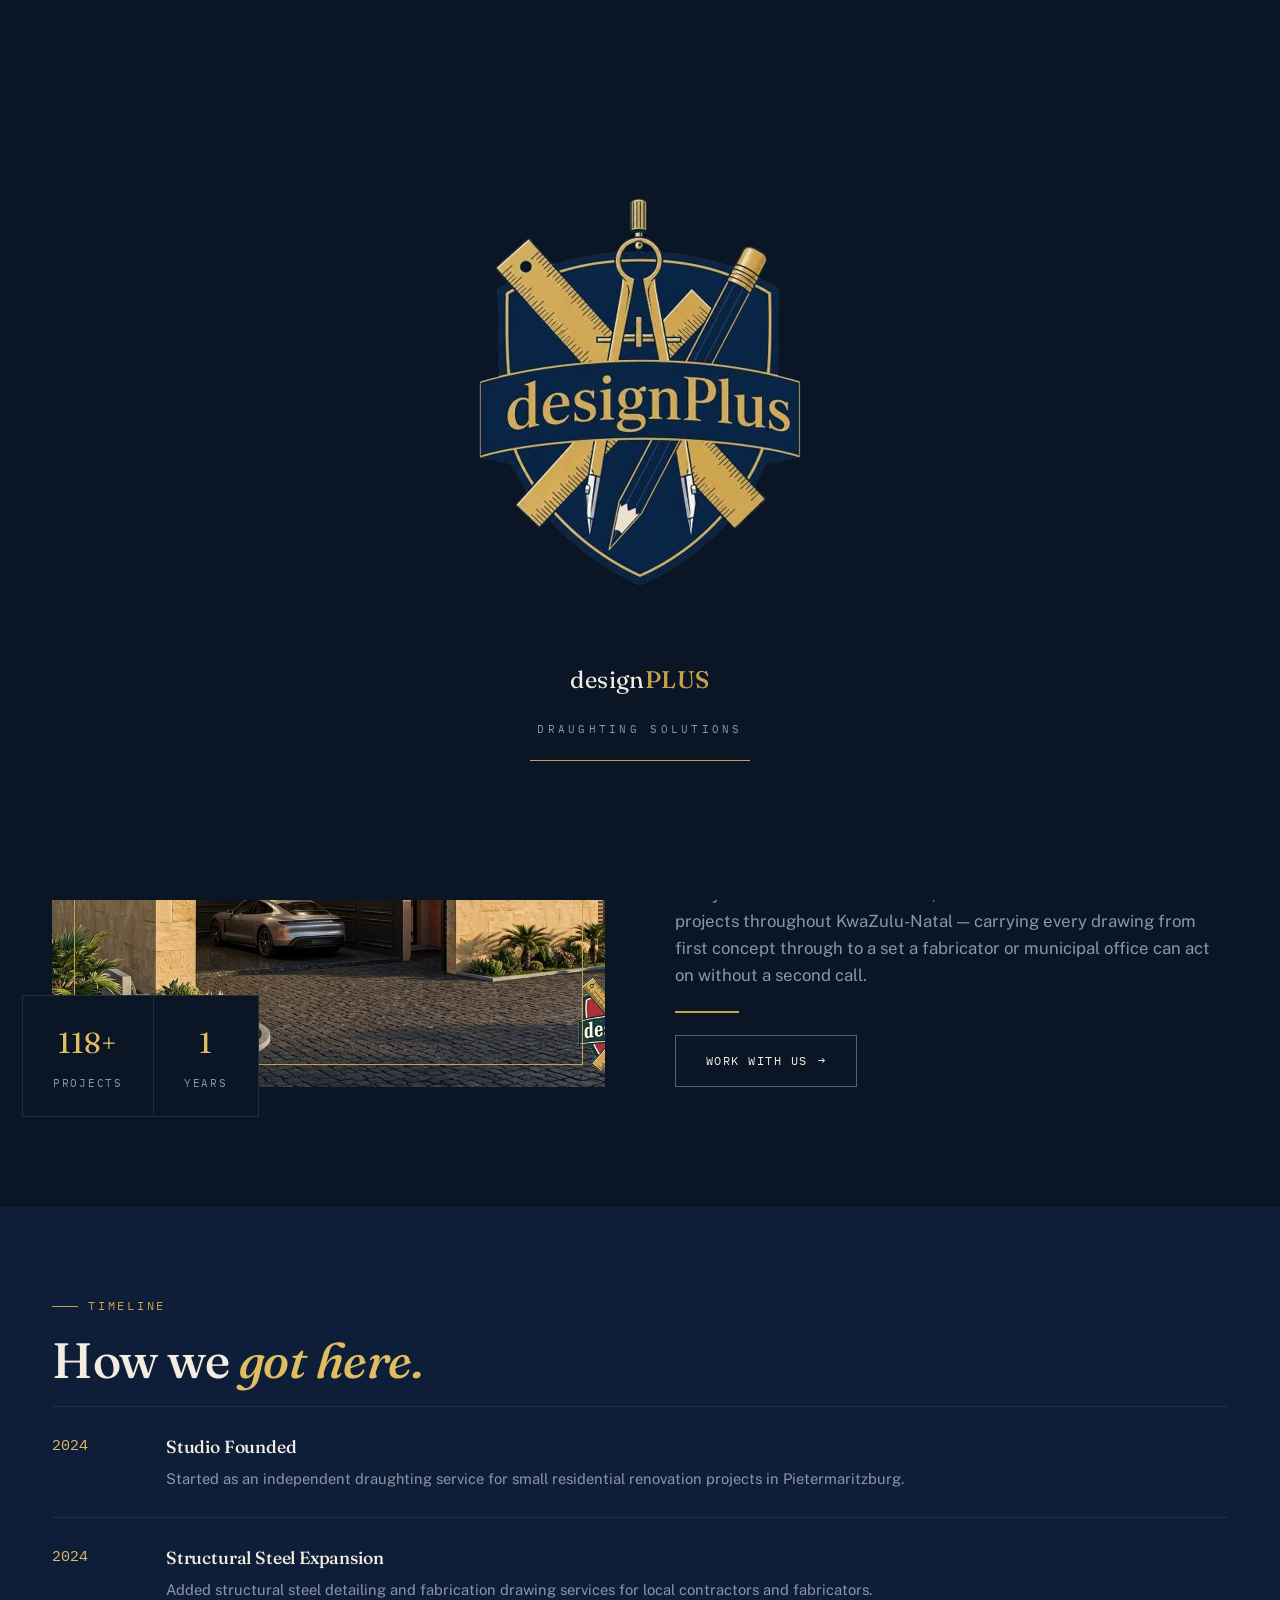
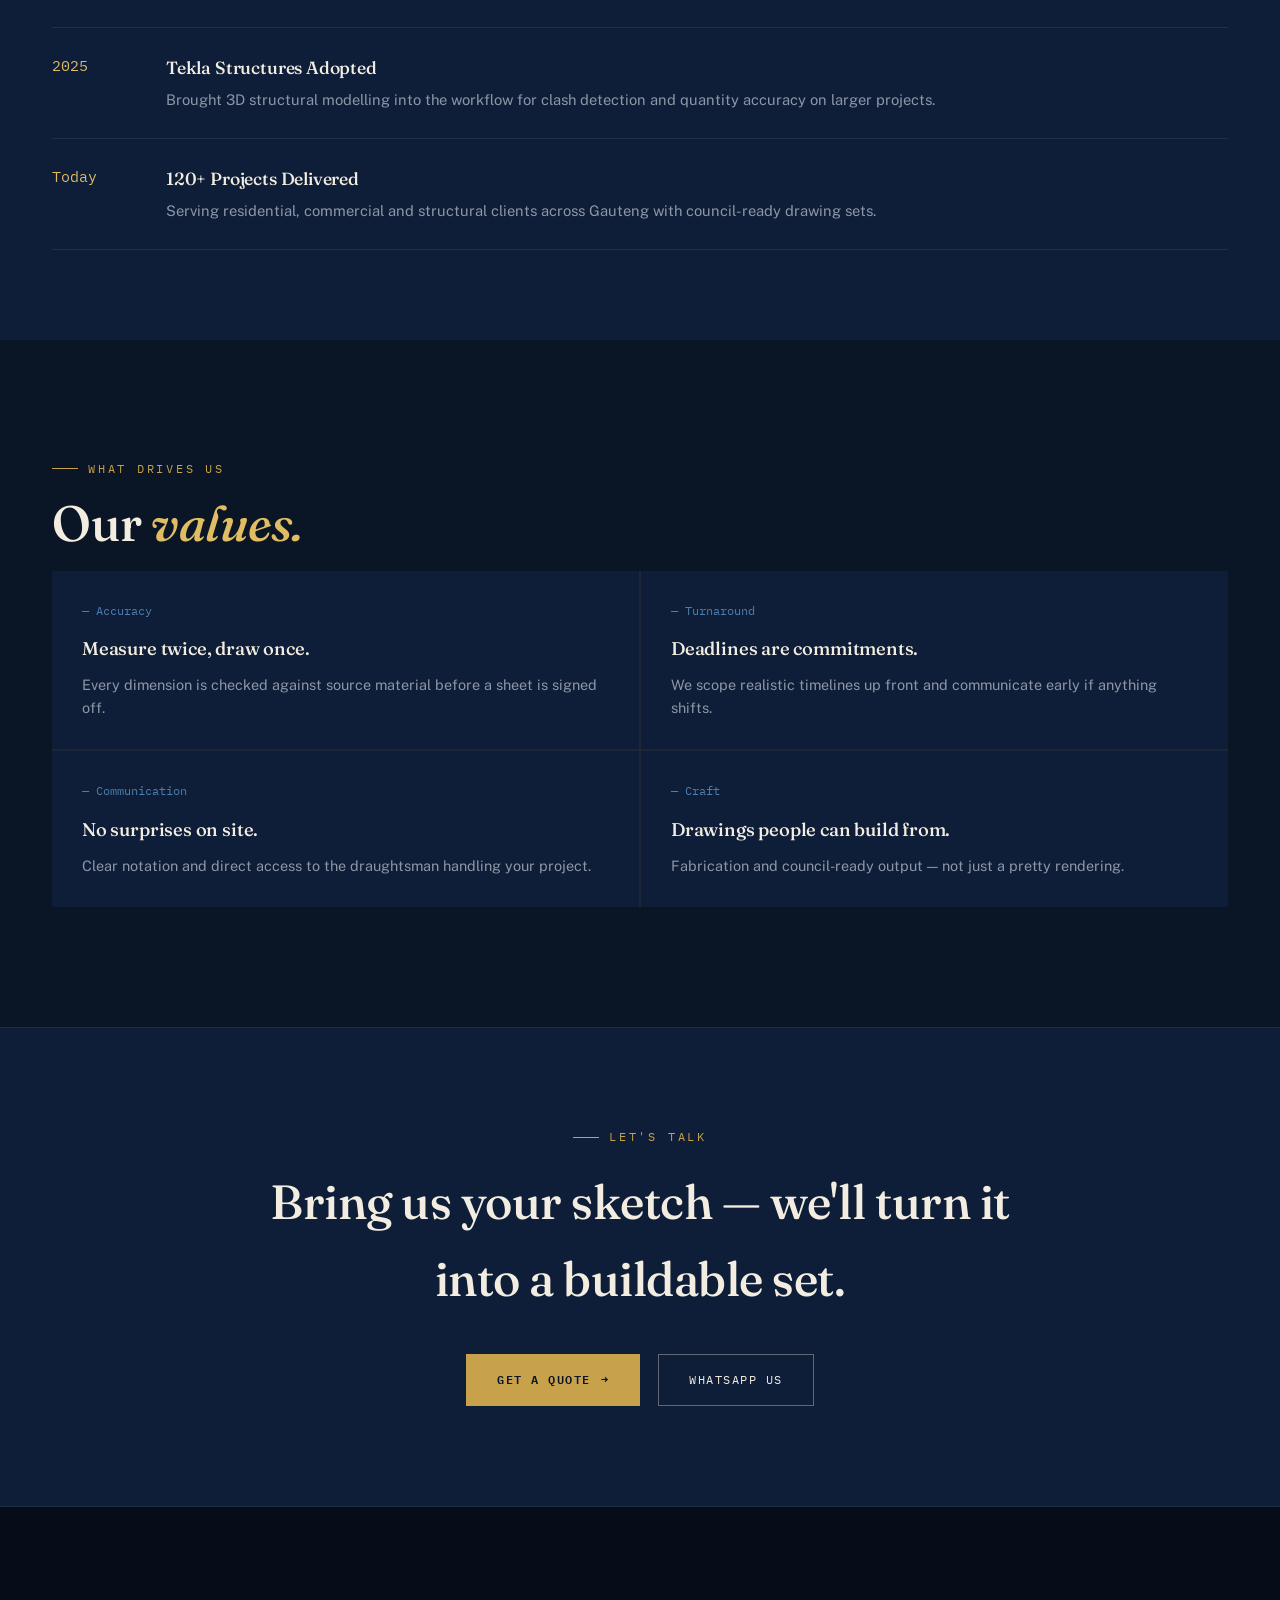
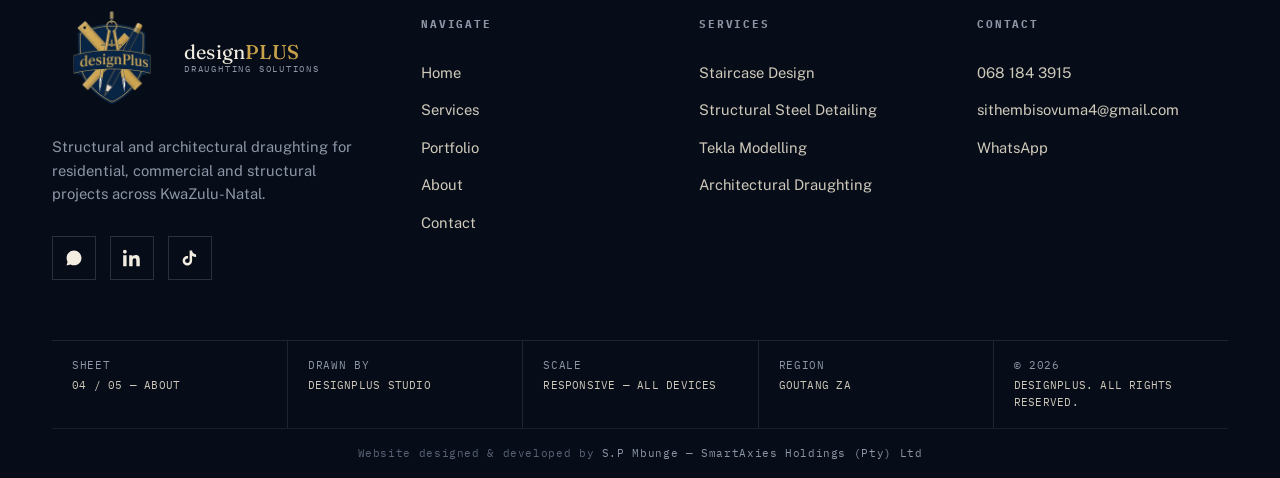
==== about.html @ 2f1fcdc0 "Add files via upload" ====
<!DOCTYPE html>
<html lang="en">
<head>
<meta charset="UTF-8">
<meta name="viewport" content="width=device-width, initial-scale=1.0">
<title>About — DESIGNPLUS Draughting Solutions</title>
<meta name="description" content="DESIGNPLUS is a structural and architectural draughting practice serving residential, commercial and structural clients across KwaZulu-Natal.">
<link rel="preconnect" href="https://fonts.googleapis.com">
<link rel="stylesheet" href="assets/css/style.css">
</head>
<body>

<div class="blueprint-bg"></div>

<div id="preloader">
  <img src="assets/images/logo.png" alt="DESIGNPLUS Logo">
  <div class="pre-word">design<b>PLUS</b></div>
  <div class="pre-tag">Draughting Solutions</div>
  <div class="pre-bar"></div>
</div>

<header class="site-nav">
  <div class="container nav-inner">
    <a href="index.html" class="logo">
      <div> <img src="assets/images/logo.png" alt="DESIGNPLUS Logo"  width="120" height="120" /> </div>
        <div class="logo-text"><span class="name">design<b>PLUS</b></span><span class="tag">Draughting Solutions</span></div>
    </a>
    <nav class="nav-links">
      <a href="index.html">Home</a>
      <a href="services.html">Services</a>
      <a href="portfolio.html">Portfolio</a>
      <a href="about.html" class="active">About</a>
      <a href="contact.html">Contact</a>
    </nav>
    <div class="nav-right">
      <a href="tel:+27681843915" class="nav-phone"><svg viewBox="0 0 24 24" fill="none" stroke-width="1.6" stroke-linecap="round" stroke-linejoin="round"><path d="M22 16.92v3a2 2 0 0 1-2.18 2 19.79 19.79 0 0 1-8.63-3.07 19.5 19.5 0 0 1-6-6 19.79 19.79 0 0 1-3.07-8.67A2 2 0 0 1 4.11 2h3a2 2 0 0 1 2 1.72c.127.96.361 1.903.7 2.81a2 2 0 0 1-.45 2.11L8.09 9.91a16 16 0 0 0 6 6l1.27-1.27a2 2 0 0 1 2.11-.45c.907.339 1.85.573 2.81.7A2 2 0 0 1 22 16.92z"/></svg>068 184 3915</a>
      <a href="contact.html" class="btn btn-gold nav-cta">Get A Quote</a>
      <button class="nav-toggle" aria-label="Menu"><span></span><span></span><span></span></button>
    </div>
  </div>
</header>

<div class="mobile-nav">
  <a href="index.html">Home</a>
  <a href="services.html">Services</a>
  <a href="portfolio.html">Portfolio</a>
  <a href="about.html">About</a>
  <a href="contact.html">Contact</a>
  <a href="contact.html" class="btn btn-gold mob-cta">Get A Quote</a>
</div>

<section class="page-header">
  <div class="page-header-bg"><img src="assets/images/IMAGE  (2).jpeg" alt="About DesignPlus"></div>
  <div class="container">
    <div class="eyebrow">About Us</div>
    <h1 class="section-title">Built on precision<br><em>and trust.</em></h1>
    <div class="crumbs"><a href="index.html">Home</a><span>/</span>About</div>
  </div>
</section>

<section class="section">
  <div class="container about-split">
    <div class="about-media reveal">
      <img src="assets/images/projects (8).jpeg" alt="Draughting studio detail">
      <div class="frame"></div>
      <div class="about-stats">
        <div class="stat" style="padding:24px 30px;"><div class="num" style="font-size:1.8rem;"><span data-count="120" data-suffix="+">0</span></div><div class="label">Projects</div></div>
        <div class="stat" style="padding:24px 30px;"><div class="num" style="font-size:1.8rem;"><span data-count="2" data-suffix="">0</span></div><div class="label">Years</div></div>
      </div>
    </div>
    <div class="reveal">
      <div class="eyebrow">Our Story</div>
      <h2 class="section-title">A studio for <em>getting it right</em> the first time.</h2>
      <p class="lede">DESIGNPLUS was founded on a simple frustration: too many good builds are let down by drawings that were rushed, under-dimensioned, or never checked against site reality. We set out to be the draughting partner engineers, builders and homeowners could hand a sketch to and trust the output completely.</p>
      <p class="lede" style="margin-top:16px;">Today we work across residential, commercial and structural steel projects throughout KwaZulu-Natal — carrying every drawing from first concept through to a set a fabricator or municipal office can act on without a second call.</p>
      <div class="divider"></div>
      <a href="contact.html" class="btn btn-outline">Work With Us <span class="btn-arrow">→</span></a>
    </div>
  </div>
</section>

<section class="section tight" style="background:var(--panel-navy);">
  <div class="container">
    <div class="reveal">
      <div class="eyebrow">Timeline</div>
      <h2 class="section-title">How we <em>got here.</em></h2>
    </div>
    <div class="timeline reveal-stagger">
      <div class="t-row">
        <div class="yr">2024</div>
        <div><h4>Studio Founded</h4><p>Started as an independent draughting service for small residential renovation projects in Pietermaritzburg.</p></div>
      </div>
      <div class="t-row">
        <div class="yr">2024</div>
        <div><h4>Structural Steel Expansion</h4><p>Added structural steel detailing and fabrication drawing services for local contractors and fabricators.</p></div>
      </div>
      <div class="t-row">
        <div class="yr">2025</div>
        <div><h4>Tekla Structures Adopted</h4><p>Brought 3D structural modelling into the workflow for clash detection and quantity accuracy on larger projects.</p></div>
      </div>
      <div class="t-row">
        <div class="yr">Today</div>
        <div><h4>120+ Projects Delivered</h4><p>Serving residential, commercial and structural clients across Gauteng  with council-ready drawing sets.</p></div>
      </div>
    </div>
  </div>
</section>

<section class="section">
  <div class="container">
    <div class="reveal">
      <div class="eyebrow">What Drives Us</div>
      <h2 class="section-title">Our <em>values.</em></h2>
    </div>
    <div class="value-list reveal-stagger">
      <div class="value-item">
        <div class="n">— Accuracy</div>
        <h4>Measure twice, draw once.</h4>
        <p>Every dimension is checked against source material before a sheet is signed off.</p>
      </div>
      <div class="value-item">
        <div class="n">— Turnaround</div>
        <h4>Deadlines are commitments.</h4>
        <p>We scope realistic timelines up front and communicate early if anything shifts.</p>
      </div>
      <div class="value-item">
        <div class="n">— Communication</div>
        <h4>No surprises on site.</h4>
        <p>Clear notation and direct access to the draughtsman handling your project.</p>
      </div>
      <div class="value-item">
        <div class="n">— Craft</div>
        <h4>Drawings people can build from.</h4>
        <p>Fabrication and council-ready output — not just a pretty rendering.</p>
      </div>
    </div>
  </div>
</section>

<section class="cta-band reveal">
  <div class="container">
    <div class="eyebrow" style="justify-content:center;">Let's Talk</div>
    <h2>Bring us your sketch — we'll turn it into a buildable set.</h2>
    <div class="cta-actions">
      <a href="contact.html" class="btn btn-gold">Get A Quote <span class="btn-arrow">→</span></a>
      <a href="https://wa.me/27681843915" target="_blank" rel="noopener" class="btn btn-outline">WhatsApp Us</a>
    </div>
  </div>
</section>

<footer class="site-footer">
  <div class="container">
    <div class="footer-top">
      <div class="footer-brand">
        <a href="index.html" class="logo">
          <div> <img src="assets/images/logo.png" alt="DESIGNPLUS Logo"  width="120" height="120" /> </div>
          <div class="logo-text"><span class="name">design<b>PLUS</b></span><span class="tag">Draughting Solutions</span></div>
        </a>
        <p>Structural and architectural draughting for residential, commercial and structural projects across KwaZulu-Natal.</p>
        <div class="social-row">
          <a href="https://wa.me/27681843915" target="_blank" rel="noopener" aria-label="WhatsApp"><svg viewBox="0 0 24 24" fill="currentColor"><path d="M12.04 2C6.58 2 2.13 6.45 2.13 11.91c0 1.75.46 3.45 1.32 4.95L2.05 22l5.28-1.38a9.9 9.9 0 0 0 4.71 1.2h.01c5.46 0 9.9-4.45 9.9-9.91 0-2.65-1.03-5.14-2.9-7.01A9.87 9.87 0 0 0 12.04 2z"/></svg></a>
          <a href="https://www.linkedin.com/in/sthembiso-vuma-a94410324" target="_blank" rel="noopener" aria-label="LinkedIn"><svg viewBox="0 0 24 24" fill="currentColor"><path d="M4.98 3.5C4.98 4.88 3.87 6 2.5 6S0 4.88 0 3.5 1.12 1 2.5 1s2.48 1.12 2.48 2.5zM.24 8.25h4.53V23H.24V8.25zM8.24 8.25h4.34v2.02h.06c.6-1.14 2.08-2.34 4.28-2.34 4.58 0 5.42 3.01 5.42 6.93V23h-4.53v-6.98c0-1.66-.03-3.8-2.32-3.8-2.32 0-2.68 1.81-2.68 3.68V23H8.24V8.25z"/></svg></a>
          <a href="https://vm.tiktok.com/ZS96WCe3JU85H-x20Kt/" target="_blank" rel="noopener" aria-label="TikTok"><svg viewBox="0 0 24 24" fill="currentColor"><path d="M16.6 5.82c-1.1-.96-1.8-2.36-1.8-3.82h-3.3v13.6c0 1.66-1.35 3-3 3s-3-1.34-3-3 1.35-3 3-3c.31 0 .61.05.9.13V9.4a6.3 6.3 0 0 0-.9-.06c-3.48 0-6.3 2.82-6.3 6.3s2.82 6.3 6.3 6.3 6.3-2.82 6.3-6.3V9.01a9.1 9.1 0 0 0 5.3 1.7V7.4a5.8 5.8 0 0 1-3.5-1.58z"/></svg></a>
        </div>
      </div>
      <div class="footer-col">
        <h5>Navigate</h5>
        <a href="index.html">Home</a>
        <a href="services.html">Services</a>
        <a href="portfolio.html">Portfolio</a>
        <a href="about.html">About</a>
        <a href="contact.html">Contact</a>
      </div>
      <div class="footer-col">
        <h5>Services</h5>
        <a href="services.html">Staircase Design</a>
        <a href="services.html">Structural Steel Detailing</a>
        <a href="services.html">Tekla Modelling</a>
        <a href="services.html">Architectural Draughting</a>
      </div>
      <div class="footer-col">
        <h5>Contact</h5>
        <a href="tel:+27681843915">068 184 3915</a>
        <a href="mailto:sithembisovuma4@gmail.com">sithembisovuma4@gmail.com</a>
        <a href="https://wa.me/27681843915" target="_blank" rel="noopener">WhatsApp</a>
      </div>
    </div>
    <div class="titleblock">
      <div>Sheet<b>04 / 05 — About</b></div>
      <div>Drawn By<b>DesignPlus Studio</b></div>
      <div>Scale<b>Responsive — All Devices</b></div>
      <div>Region<b>Goutang ZA</b></div>
      <div>© <span id="yr"></span><b>DesignPlus. All Rights Reserved.</b></div>
    </div>
    <div class="site-credit">
  Website designed &amp; developed by <a href="#" target="_blank" rel="noopener">S.P Mbunge — SmartAxies Holdings (Pty) Ltd</a>
</div>
  </div>
</footer>

<a href="https://wa.me/27681843915" target="_blank" rel="noopener" class="whatsapp-float" aria-label="Chat on WhatsApp"><svg viewBox="0 0 24 24"><path d="M12.04 2C6.58 2 2.13 6.45 2.13 11.91c0 1.75.46 3.45 1.32 4.95L2.05 22l5.28-1.38a9.9 9.9 0 0 0 4.71 1.2h.01c5.46 0 9.9-4.45 9.9-9.91 0-2.65-1.03-5.14-2.9-7.01A9.87 9.87 0 0 0 12.04 2z"/></svg></a>
<button class="to-top" aria-label="Back to top"><svg viewBox="0 0 24 24" fill="none" stroke="currentColor" stroke-width="1.8"><path d="M12 19V5M5 12l7-7 7 7"/></svg></button>

<script src="assets/js/main.js"></script>
<script>document.getElementById('yr').textContent = new Date().getFullYear();</script>
</body>
</html>
---- assets/css/style.css ----
/* ============================================================
   DESIGNPLUS — Structural & Architectural Draughting Solutions
   Design system: blueprint-drafting vernacular
   ============================================================ */

@import url('https://fonts.googleapis.com/css2?family=Fraunces:ital,opsz,wght@0,9..144,300;0,9..144,400;0,9..144,500;0,9..144,600;1,9..144,400&family=IBM+Plex+Mono:wght@400;500;600&family=Public+Sans:wght@300;400;500;600;700&display=swap');

:root{
  /* Color tokens */
  --ink-navy: #0a1526;
  --panel-navy: #0e1e38;
  --panel-navy-2: #122446;
  --line-blue: #4d7eb0;
  --line-blue-dim: #2e4f74;
  --gold: #c8a24a;
  --gold-bright: #e0bc63;
  --paper: #f2ede0;
  --paper-dim: #cfc9ba;
  --graphite: #8d96a6;
  --graphite-dark: #5a6376;
  --white: #ffffff;

  /* Type */
  --font-display: 'Fraunces', serif;
  --font-body: 'Public Sans', sans-serif;
  --font-mono: 'IBM Plex Mono', monospace;

  --nav-h: 84px;
}

*,*::before,*::after{ box-sizing: border-box; }
html{ scroll-behavior: smooth; }
body{
  margin:0;
  background: var(--ink-navy);
  color: var(--paper);
  font-family: var(--font-body);
  font-weight: 400;
  line-height: 1.6;
  -webkit-font-smoothing: antialiased;
  overflow-x: hidden;
}
img{ max-width:100%; display:block; }
a{ color: inherit; text-decoration: none; }
ul{ list-style:none; margin:0; padding:0; }
h1,h2,h3,h4{ font-family: var(--font-display); font-weight: 500; margin:0; letter-spacing: -0.01em; }
p{ margin:0; }
button{ font-family: inherit; cursor:pointer; }

@media (prefers-reduced-motion: reduce){
  *{ animation-duration: 0.001ms !important; animation-iteration-count: 1 !important; transition-duration: 0.001ms !important; scroll-behavior:auto !important; }
}

/* ============ Blueprint grid backdrop ============ */
.blueprint-bg{
  position: fixed; inset:0; z-index:-1; pointer-events:none;
  background-image:
    linear-gradient(rgba(77,126,176,0.07) 1px, transparent 1px),
    linear-gradient(90deg, rgba(77,126,176,0.07) 1px, transparent 1px);
  background-size: 48px 48px;
  opacity: .6;
}

/* Corner registration marks — used on sections to echo drawing-sheet corners */
.reg-mark{ position:absolute; width:16px; height:16px; opacity:.5; pointer-events:none; }
.reg-mark::before,.reg-mark::after{ content:''; position:absolute; background: var(--gold); }
.reg-mark::before{ width:100%; height:1px; top:50%; }
.reg-mark::after{ width:1px; height:100%; left:50%; }
.reg-mark.tl{ top:18px; left:18px; }
.reg-mark.tr{ top:18px; right:18px; }
.reg-mark.bl{ bottom:18px; left:18px; }
.reg-mark.br{ bottom:18px; right:18px; }

/* ============ Utility ============ */
.container{ width:100%; max-width:1240px; margin:0 auto; padding:0 32px; }
.eyebrow{
  font-family: var(--font-mono); font-size:.72rem; letter-spacing:.24em; text-transform:uppercase;
  color: var(--gold); display:flex; align-items:center; gap:10px; margin-bottom:18px;
}
.eyebrow::before{ content:''; width:26px; height:1px; background: var(--gold); }
.section{ position: relative; padding: 120px 0; }
.section.tight{ padding: 90px 0; }
.section-title{ font-size: clamp(2rem, 4vw, 3.1rem); line-height:1.1; }
.section-title em{ font-style: italic; color: var(--gold-bright); }
.lede{ color: var(--graphite); font-size: 1.05rem; max-width: 640px; margin-top:18px; }
.divider{ width:64px; height:2px; background: var(--gold); margin: 22px 0; }
.hairline{ border:none; border-top:1px solid rgba(255,255,255,.09); }

/* ============ Buttons ============ */
.btn{
  display:inline-flex; align-items:center; gap:10px;
  padding: 15px 30px; font-family: var(--font-mono); font-size:.78rem; letter-spacing:.12em; text-transform:uppercase;
  border:1px solid transparent; transition: all .25s ease; white-space:nowrap;
}
.btn-gold{ background: var(--gold); color: var(--ink-navy); font-weight:600; }
.btn-gold:hover{ background: var(--gold-bright); transform: translateY(-2px); box-shadow: 0 10px 24px rgba(200,162,74,.25); }
.btn-outline{ border-color: rgba(242,237,224,.35); color: var(--paper); }
.btn-outline:hover{ border-color: var(--gold); color: var(--gold-bright); }
.btn-arrow{ transition: transform .25s ease; }
.btn:hover .btn-arrow{ transform: translateX(4px); }

/* ============ Preloader ============ */
#preloader{
  position: fixed; inset:0; z-index:9999; background: var(--ink-navy);
  display:flex; flex-direction:column; align-items:center; justify-content:center; gap:22px;
  transition: opacity .6s ease, visibility .6s ease;
}
#preloader.hide{ opacity:0; visibility:hidden; }
.pre-mark{ width:64px; height:64px; }
.pre-mark svg{ width:100%; height:100%; }
.pre-word{ font-family: var(--font-display); font-size:1.5rem; letter-spacing:.02em; }
.pre-word b{ color: var(--gold); font-weight:500; }
.pre-tag{ font-family: var(--font-mono); font-size:.68rem; letter-spacing:.3em; text-transform:uppercase; color: var(--graphite); }
.pre-bar{ width:220px; height:1px; background: rgba(255,255,255,.12); position:relative; overflow:hidden; }
.pre-bar::after{
  content:''; position:absolute; left:0; top:0; height:100%; width:0%; background: var(--gold);
  animation: fillbar 2.4s cubic-bezier(.65,0,.35,1) forwards;
}
@keyframes fillbar{ to{ width:100%; } }

/* ============ Nav ============ */
header.site-nav{
  position: fixed; top:0; left:0; right:0; z-index:500;
  height: var(--nav-h);
  display:flex; align-items:center;
  background: rgba(10,21,38,.72);
  backdrop-filter: blur(14px);
  border-bottom: 1px solid rgba(255,255,255,.06);
  transition: background .3s ease;
}
.nav-inner{ display:flex; align-items:center; justify-content:space-between; width:100%; }
.logo{ display:flex; align-items:center; gap:12px; }
.logo-mark{ width:38px; height:38px; flex:none; }
.logo-text{ display:flex; flex-direction:column; line-height:1.05; }
.logo-text .name{ font-family: var(--font-display); font-size:1.25rem; letter-spacing:.01em; }
.logo-text .name b{ color: var(--gold); font-weight:500; }
.logo-text .tag{ font-family: var(--font-mono); font-size:.56rem; letter-spacing:.2em; text-transform:uppercase; color: var(--graphite); margin-top:2px; }

.nav-links{ display:flex; align-items:center; gap:38px; }
.nav-links a{
  font-family: var(--font-mono); font-size:.78rem; letter-spacing:.06em; text-transform:uppercase;
  color: var(--paper-dim); position:relative; padding: 6px 0;
}
.nav-links a::after{ content:''; position:absolute; left:0; bottom:0; width:0; height:1px; background: var(--gold); transition: width .25s ease; }
.nav-links a:hover, .nav-links a.active{ color: var(--white); }
.nav-links a:hover::after, .nav-links a.active::after{ width:100%; }

.nav-right{ display:flex; align-items:center; gap:26px; }
.nav-phone{ display:flex; align-items:center; gap:8px; font-family: var(--font-mono); font-size:.82rem; color: var(--paper-dim); }
.nav-phone svg{ width:15px; height:15px; stroke: var(--gold); }

.nav-toggle{ display:none; width:26px; height:20px; position:relative; background:none; border:none; z-index:600; }
.nav-toggle span{ position:absolute; left:0; width:100%; height:1px; background: var(--paper); transition: all .3s ease; }
.nav-toggle span:nth-child(1){ top:0; }
.nav-toggle span:nth-child(2){ top:9px; }
.nav-toggle span:nth-child(3){ top:18px; }
.nav-toggle.open span:nth-child(1){ transform: translateY(9px) rotate(45deg); }
.nav-toggle.open span:nth-child(2){ opacity:0; }
.nav-toggle.open span:nth-child(3){ transform: translateY(-9px) rotate(-45deg); }

/* ============ Mobile nav ============ */
.mobile-nav{
  position: fixed; inset:0; z-index:450; background: var(--panel-navy);
  display:flex; flex-direction:column; align-items:flex-start; justify-content:center; gap:6px;
  padding: 0 40px;
  transform: translateY(-100%); transition: transform .5s cubic-bezier(.65,0,.35,1);
}
.mobile-nav.open{ transform: translateY(0); }
.mobile-nav a{ font-family: var(--font-display); font-size:2.1rem; padding: 10px 0; color: var(--paper); border-bottom: 1px solid rgba(255,255,255,.08); width:100%; }
.mobile-nav .mob-cta{ margin-top:26px; }

/* ============ Hero ============ */
.hero{
  position: relative; min-height: 100vh; display:flex; align-items:center;
  padding-top: var(--nav-h);
  overflow:hidden;
}
.hero-bg{ position:absolute; inset:0; z-index:-2; }
.hero-bg img{ width:100%; height:100%; object-fit:cover; filter: saturate(.75) brightness(.55); }
.hero-bg::after{
  content:''; position:absolute; inset:0;
  background: linear-gradient(180deg, rgba(10,21,38,.55) 0%, rgba(10,21,38,.75) 55%, var(--ink-navy) 100%);
}
.hero-inner{ position:relative; z-index:2; padding: 60px 0 40px; }
.hero-eyebrow{ font-family: var(--font-mono); font-size:.78rem; letter-spacing:.28em; text-transform:uppercase; color: var(--gold-bright); margin-bottom:26px; }
.hero h1{ font-size: clamp(2.6rem, 6.4vw, 5.4rem); line-height:1.03; max-width: 900px; }
.hero h1 .accent{ color: var(--gold-bright); font-style: italic; }
.hero p.lede{ max-width: 560px; color: var(--paper-dim); margin-top:26px; font-size:1.08rem; }
.hero-actions{ display:flex; gap:18px; margin-top:42px; flex-wrap:wrap; }
.hero-scroll{
  position:absolute; bottom:40px; left:50%; transform:translateX(-50%);
  display:flex; flex-direction:column; align-items:center; gap:10px;
  font-family: var(--font-mono); font-size:.65rem; letter-spacing:.3em; text-transform:uppercase; color: var(--graphite);
}
.hero-scroll svg{ width:14px; height:14px; animation: bob 1.8s ease-in-out infinite; }
@keyframes bob{ 0%,100%{ transform: translateY(0);} 50%{ transform: translateY(6px);} }

/* Drafting-line SVG animation */
.draft-line path{
  stroke-dasharray: 900;
  stroke-dashoffset: 900;
  animation: draw 2.6s cubic-bezier(.65,0,.35,1) 1.6s forwards;
}
@keyframes draw{ to{ stroke-dashoffset:0; } }

/* ============ Stat strip ============ */
.stat-strip{
  display:grid; grid-template-columns: repeat(4,1fr);
  border-top:1px solid rgba(255,255,255,.08);
  border-bottom:1px solid rgba(255,255,255,.08);
}
.stat{ padding: 34px 26px; border-left:1px solid rgba(255,255,255,.08); text-align:center; }
.stat:first-child{ border-left:none; }
.stat .num{ font-family: var(--font-display); font-size: 2.4rem; color: var(--gold-bright); }
.stat .num sup{ font-size:1.2rem; top:-0.9em; }
.stat .label{ font-family: var(--font-mono); font-size:.68rem; letter-spacing:.16em; text-transform:uppercase; color: var(--graphite); margin-top:8px; }

/* ============ Cards: services ============ */
.grid{ display:grid; gap: 28px; }
.grid-3{ grid-template-columns: repeat(3, 1fr); }
.grid-2{ grid-template-columns: repeat(2, 1fr); }
.grid-4{ grid-template-columns: repeat(4, 1fr); }

.service-card{
  position: relative; padding: 38px 32px; background: var(--panel-navy);
  border: 1px solid rgba(255,255,255,.07);
  transition: transform .3s ease, border-color .3s ease, background .3s ease;
}
.service-card:hover{ transform: translateY(-6px); border-color: rgba(200,162,74,.4); background: var(--panel-navy-2); }
.service-card .idx{ font-family: var(--font-mono); font-size:.72rem; color: var(--line-blue); letter-spacing:.1em; }
.service-card .icon{ width:42px; height:42px; margin: 20px 0 22px; color: var(--gold); }
.service-card h3{ font-size:1.3rem; margin-bottom:12px; }
.service-card p{ color: var(--graphite); font-size:.94rem; }
.service-card .more{
  margin-top:20px; display:inline-flex; align-items:center; gap:8px;
  font-family: var(--font-mono); font-size:.7rem; letter-spacing:.1em; text-transform:uppercase; color: var(--paper-dim);
  opacity:0; transform: translateY(6px); transition: all .3s ease;
}
.service-card:hover .more{ opacity:1; transform: translateY(0); color: var(--gold-bright); }

/* ============ Portfolio ============ */
.filter-row{ display:flex; gap:12px; flex-wrap:wrap; margin: 40px 0 50px; }
.filter-btn{
  padding: 11px 22px; font-family: var(--font-mono); font-size:.72rem; letter-spacing:.1em; text-transform:uppercase;
  border:1px solid rgba(255,255,255,.15); background:transparent; color: var(--paper-dim); transition: all .25s ease;
}
.filter-btn:hover{ border-color: var(--gold); color: var(--white); }
.filter-btn.active{ background: var(--gold); border-color: var(--gold); color: var(--ink-navy); font-weight:600; }

.p-grid{ display:grid; grid-template-columns: repeat(3,1fr); gap:26px; }
.p-card{ position: relative; overflow:hidden; aspect-ratio: 4/5; cursor:pointer; }
.p-card.hide{ display:none; }
.p-card img{ width:100%; height:100%; object-fit:cover; transition: transform .6s cubic-bezier(.25,.8,.25,1); }
.p-card:hover img{ transform: scale(1.08); }
.p-card .p-overlay{
  position:absolute; inset:0; display:flex; flex-direction:column; justify-content:flex-end; padding: 26px;
  background: linear-gradient(180deg, transparent 40%, rgba(8,15,28,.92) 100%);
}
.p-card .p-cat{ font-family: var(--font-mono); font-size:.66rem; letter-spacing:.18em; text-transform:uppercase; color: var(--gold-bright); margin-bottom:8px; }
.p-card h3{ font-size:1.25rem; }
.p-card .p-loc{ display:flex; align-items:center; gap:6px; font-size:.82rem; color: var(--paper-dim); margin-top:8px; }
.p-card .p-loc svg{ width:12px; height:12px; }

/* ============ Lightbox ============ */
.lightbox{
  position: fixed; inset:0; z-index:800; background: rgba(6,11,20,.95);
  display:flex; align-items:center; justify-content:center;
  opacity:0; visibility:hidden; transition: opacity .35s ease, visibility .35s ease;
  padding: 40px;
}
.lightbox.open{ opacity:1; visibility:visible; }
.lightbox img{ max-width: 900px; max-height:78vh; width:100%; object-fit:cover; }
.lightbox-close{
  position:absolute; top:32px; right:32px; width:44px; height:44px; border:1px solid rgba(255,255,255,.2);
  background:none; color: var(--paper); display:flex; align-items:center; justify-content:center;
}
.lightbox-cap{ position:absolute; bottom:40px; left:50%; transform:translateX(-50%); text-align:center; font-family: var(--font-mono); font-size:.75rem; letter-spacing:.1em; color: var(--paper-dim); }

/* ============ About ============ */
.about-split{ display:grid; grid-template-columns: 1fr 1fr; gap: 70px; align-items:center; }
.about-media{ position: relative; }
.about-media img{ width:100%; height:520px; object-fit:cover; }
.about-media .frame{
  position:absolute; inset:22px; border:1px solid var(--gold); pointer-events:none;
}
.about-stats{ position:absolute; bottom:-30px; left:-30px; display:flex; gap:0; background: var(--ink-navy); border:1px solid rgba(255,255,255,.1); }

.timeline{ margin-top:18px; }
.t-row{ display:grid; grid-template-columns: 90px 1fr; gap:24px; padding: 26px 0; border-top:1px solid rgba(255,255,255,.08); }
.t-row:last-child{ border-bottom:1px solid rgba(255,255,255,.08); }
.t-row .yr{ font-family: var(--font-mono); color: var(--gold-bright); font-size:.92rem; }
.t-row h4{ font-size:1.1rem; margin-bottom:6px; }
.t-row p{ color: var(--graphite); font-size:.92rem; }

.value-list{ display:grid; grid-template-columns: repeat(2,1fr); gap:2px; background: rgba(255,255,255,.08); margin-top:20px; }
.value-item{ background: var(--panel-navy); padding: 30px; }
.value-item .n{ font-family: var(--font-mono); color: var(--line-blue); font-size:.75rem; }
.value-item h4{ margin: 14px 0 10px; font-size:1.15rem; }
.value-item p{ color: var(--graphite); font-size:.9rem; }

/* ============ Process (dimension-line style) ============ */
.dim-row{ position: relative; display:flex; align-items:center; margin: 60px 0; }
.dim-line{ flex:1; height:1px; background: var(--line-blue-dim); position:relative; }
.dim-line::before,.dim-line::after{ content:''; position:absolute; top:-5px; width:1px; height:11px; background: var(--line-blue); }
.dim-line::before{ left:0; } .dim-line::after{ right:0; }

/* ============ CTA band ============ */
.cta-band{
  position: relative; padding: 100px 0; text-align:center;
  background: var(--panel-navy);
  border-top:1px solid rgba(255,255,255,.07); border-bottom:1px solid rgba(255,255,255,.07);
}
.cta-band h2{ font-size: clamp(1.9rem,4vw,3rem); max-width:760px; margin:0 auto; }
.cta-actions{ display:flex; justify-content:center; gap:18px; margin-top:36px; flex-wrap:wrap; }

/* ============ Contact ============ */
.contact-grid{ display:grid; grid-template-columns: 1fr 1.15fr; gap: 70px; }
.contact-card{ display:flex; gap:18px; padding: 26px 0; border-top:1px solid rgba(255,255,255,.08); }
.contact-card:last-child{ border-bottom:1px solid rgba(255,255,255,.08); }
.contact-card .ic{ width:44px; height:44px; flex:none; border:1px solid rgba(200,162,74,.4); display:flex; align-items:center; justify-content:center; color: var(--gold); }
.contact-card .ic svg{ width:20px; height:20px; }
.contact-card h4{ font-family: var(--font-mono); font-size:.72rem; letter-spacing:.14em; text-transform:uppercase; color: var(--graphite); margin-bottom:6px; }
.contact-card .val{ font-size:1.05rem; }
.contact-card a.val:hover{ color: var(--gold-bright); }

.social-row{ display:flex; gap:14px; margin-top: 30px; }
.social-row a{
  width:44px; height:44px; border:1px solid rgba(255,255,255,.15); display:flex; align-items:center; justify-content:center;
  transition: all .25s ease;
}
.social-row a svg{ width:18px; height:18px; }
.social-row a:hover{ border-color: var(--gold); color: var(--gold-bright); transform: translateY(-3px); }

form.inquiry{ display:flex; flex-direction:column; gap:22px; }
.form-row{ display:grid; grid-template-columns: 1fr 1fr; gap:22px; }
.field{ position:relative; }
.field label{
  display:block; font-family: var(--font-mono); font-size:.68rem; letter-spacing:.14em; text-transform:uppercase; color: var(--graphite); margin-bottom:10px;
}
.field input, .field select, .field textarea{
  width:100%; background: transparent; border:none; border-bottom: 1px solid rgba(255,255,255,.22);
  color: var(--paper); font-family: var(--font-body); font-size:1rem; padding: 10px 2px;
  transition: border-color .25s ease;
}
.field select option{ background: var(--panel-navy); color: var(--paper); }
.field input:focus, .field select:focus, .field textarea:focus{ outline:none; border-color: var(--gold); }
.field textarea{ resize: vertical; min-height:110px; }
.field .err{ font-family: var(--font-mono); font-size:.68rem; color:#d97757; margin-top:6px; min-height: 14px; }
.form-status{ font-family: var(--font-mono); font-size:.78rem; color: var(--gold-bright); min-height:1em; }

.map-embed{ margin-top: 60px; height: 340px; border:1px solid rgba(255,255,255,.1); overflow:hidden; filter: grayscale(.4) invert(.92) contrast(.9); }
.map-embed iframe{ width:100%; height:100%; border:none; }

/* ============ Footer ============ */
footer.site-footer{ background: #060c18; padding-top: 90px; position: relative; }
.footer-top{ display:grid; grid-template-columns: 1.4fr 1fr 1fr 1.1fr; gap: 50px; padding-bottom: 60px; }
.footer-brand p{ color: var(--graphite); font-size:.92rem; margin-top:18px; max-width: 300px; }
.footer-col h5{ font-family: var(--font-mono); font-size:.7rem; letter-spacing:.16em; text-transform:uppercase; color: var(--graphite); margin-bottom:20px; }
.footer-col a{ display:block; color: var(--paper-dim); font-size:.92rem; padding: 7px 0; transition: color .2s ease; }
.footer-col a:hover{ color: var(--gold-bright); }

.titleblock{
  border-top:1px solid rgba(255,255,255,.1);
  display:grid; grid-template-columns: repeat(5,1fr);
  font-family: var(--font-mono); font-size:.68rem; letter-spacing:.06em; color: var(--graphite); text-transform:uppercase;
}
.titleblock div{ padding: 16px 20px; border-left:1px solid rgba(255,255,255,.1); }
.titleblock div:first-child{ border-left:none; }
.titleblock b{ display:block; color: var(--paper-dim); font-weight:400; margin-top:3px; letter-spacing:.02em; }

/* ============ Floating buttons ============ */
.whatsapp-float{
  position: fixed; bottom: 28px; right: 28px; z-index: 400;
  width: 58px; height: 58px; border-radius: 50%; background: #25D366;
  display:flex; align-items:center; justify-content:center; box-shadow: 0 10px 26px rgba(0,0,0,.35);
  animation: pulse-wa 2.6s ease-in-out infinite;
}
.whatsapp-float svg{ width:28px; height:28px; fill:#fff; }
@keyframes pulse-wa{ 0%,100%{ box-shadow: 0 10px 26px rgba(0,0,0,.35), 0 0 0 0 rgba(37,211,102,.5);} 50%{ box-shadow: 0 10px 26px rgba(0,0,0,.35), 0 0 0 12px rgba(37,211,102,0);} }

.to-top{
  position: fixed; bottom: 28px; right: 100px; z-index: 400;
  width: 46px; height:46px; border:1px solid rgba(255,255,255,.18); background: rgba(10,21,38,.8); backdrop-filter: blur(6px);
  color: var(--paper); display:flex; align-items:center; justify-content:center;
  opacity:0; visibility:hidden; transform: translateY(10px); transition: all .3s ease;
}
.to-top.show{ opacity:1; visibility:visible; transform: translateY(0); }
.to-top:hover{ border-color: var(--gold); color: var(--gold-bright); }
.to-top svg{ width:16px; height:16px; }

/* ============ Reveal-on-scroll ============ */
.reveal{ opacity:0; transform: translateY(28px); transition: opacity .8s ease, transform .8s cubic-bezier(.25,.8,.25,1); }
.reveal.in{ opacity:1; transform: translateY(0); }
.reveal-stagger > *{ opacity:0; transform: translateY(24px); transition: opacity .7s ease, transform .7s cubic-bezier(.25,.8,.25,1); }
.reveal-stagger.in > *{ opacity:1; transform: translateY(0); }
.reveal-stagger.in > *:nth-child(1){ transition-delay: .05s; }
.reveal-stagger.in > *:nth-child(2){ transition-delay: .15s; }
.reveal-stagger.in > *:nth-child(3){ transition-delay: .25s; }
.reveal-stagger.in > *:nth-child(4){ transition-delay: .35s; }
.reveal-stagger.in > *:nth-child(5){ transition-delay: .45s; }
.reveal-stagger.in > *:nth-child(6){ transition-delay: .55s; }
.reveal-stagger.in > *:nth-child(7){ transition-delay: .65s; }
.reveal-stagger.in > *:nth-child(8){ transition-delay: .75s; }

/* ============ Page header (inner pages) ============ */
.page-header{
  position: relative; padding: calc(var(--nav-h) + 100px) 0 80px; overflow:hidden;
  border-bottom: 1px solid rgba(255,255,255,.07);
}
.page-header-bg{ position:absolute; inset:0; z-index:-1; }
.page-header-bg img{ width:100%; height:100%; object-fit:cover; filter: saturate(.6) brightness(.32); }
.page-header-bg::after{ content:''; position:absolute; inset:0; background: linear-gradient(180deg, rgba(10,21,38,.4), var(--ink-navy) 92%); }
.crumbs{ font-family: var(--font-mono); font-size:.72rem; letter-spacing:.1em; text-transform:uppercase; color: var(--graphite); margin-top:18px; }
.crumbs a:hover{ color: var(--gold-bright); }
.crumbs span{ margin:0 8px; color: var(--line-blue); }

/* ============ Lazy image fade ============ */
img.lazy{ opacity:0; transition: opacity .6s ease; }
img.lazy.loaded{ opacity:1; }

/* ============ Responsive ============ */
@media (max-width: 1080px){
  .grid-4{ grid-template-columns: repeat(2,1fr); }
  .grid-3{ grid-template-columns: repeat(2,1fr); }
  .p-grid{ grid-template-columns: repeat(2,1fr); }
  .about-split{ grid-template-columns: 1fr; }
  .contact-grid{ grid-template-columns: 1fr; }
  .footer-top{ grid-template-columns: 1fr 1fr; }
  .stat-strip{ grid-template-columns: repeat(2,1fr); }
  .stat:nth-child(3){ border-left:none; }
}
@media (max-width: 760px){
  .nav-links, .nav-right .nav-phone, .nav-right .nav-cta{ display:none; }
  .nav-toggle{ display:block; }
  .grid-3,.grid-2,.grid-4,.p-grid{ grid-template-columns: 1fr; }
  .form-row{ grid-template-columns: 1fr; }
  .titleblock{ grid-template-columns: repeat(2,1fr); }
  .titleblock div{ border-left:none; border-top:1px solid rgba(255,255,255,.1); }
  .footer-top{ grid-template-columns: 1fr; }
  .section{ padding: 80px 0; }
  .to-top{ right: 92px; width:42px; height:42px; }
  .whatsapp-float{ width:52px; height:52px; right:20px; bottom:22px; }
  .about-stats{ position:static; margin-top:20px; }
}

/* ============ PDF portfolio cards ============ */
.pdf-card{
  position: relative; aspect-ratio: 4/5; overflow:hidden; cursor:pointer;
  background: var(--panel-navy);
  border: 1px solid rgba(255,255,255,.08);
  display:flex; flex-direction:column; align-items:center; justify-content:center;
  text-align:center; padding: 30px;
  transition: transform .35s ease, border-color .3s ease, background .3s ease;
}
.pdf-card.hide{ display:none; }
.pdf-card:hover{ transform: translateY(-6px); border-color: rgba(200,162,74,.45); background: var(--panel-navy-2); }
.pdf-card .pdf-icon{
  width:58px; height:58px; margin-bottom: 22px; color: var(--gold);
  transition: transform .3s ease;
}
.pdf-card:hover .pdf-icon{ transform: scale(1.08); }
.pdf-card .pdf-ext{
  position:absolute; top:22px; right:22px;
  font-family: var(--font-mono); font-size:.62rem; letter-spacing:.1em;
  color: var(--ink-navy); background: var(--gold); padding: 3px 8px;
}
.pdf-card .p-cat{ font-family: var(--font-mono); font-size:.66rem; letter-spacing:.18em; text-transform:uppercase; color: var(--gold-bright); margin-bottom:10px; }
.pdf-card h3{ font-size:1.15rem; margin-bottom:10px; }
.pdf-card .pdf-view{
  margin-top:18px; display:inline-flex; align-items:center; gap:8px;
  font-family: var(--font-mono); font-size:.68rem; letter-spacing:.1em; text-transform:uppercase; color: var(--paper-dim);
  border-top: 1px solid rgba(255,255,255,.12); padding-top:14px; width:100%; justify-content:center;
}
.pdf-card:hover .pdf-view{ color: var(--gold-bright); }
.site-credit{
  border-top:1px solid rgba(255,255,255,.07);
  padding: 16px 20px;
  text-align:center;
  font-family: var(--font-mono); font-size:.66rem; letter-spacing:.06em; color: var(--graphite-dark);
}
.site-credit a{ color: var(--graphite); transition: color .2s ease; }
.site-credit a:hover{ color: var(--gold-bright); }
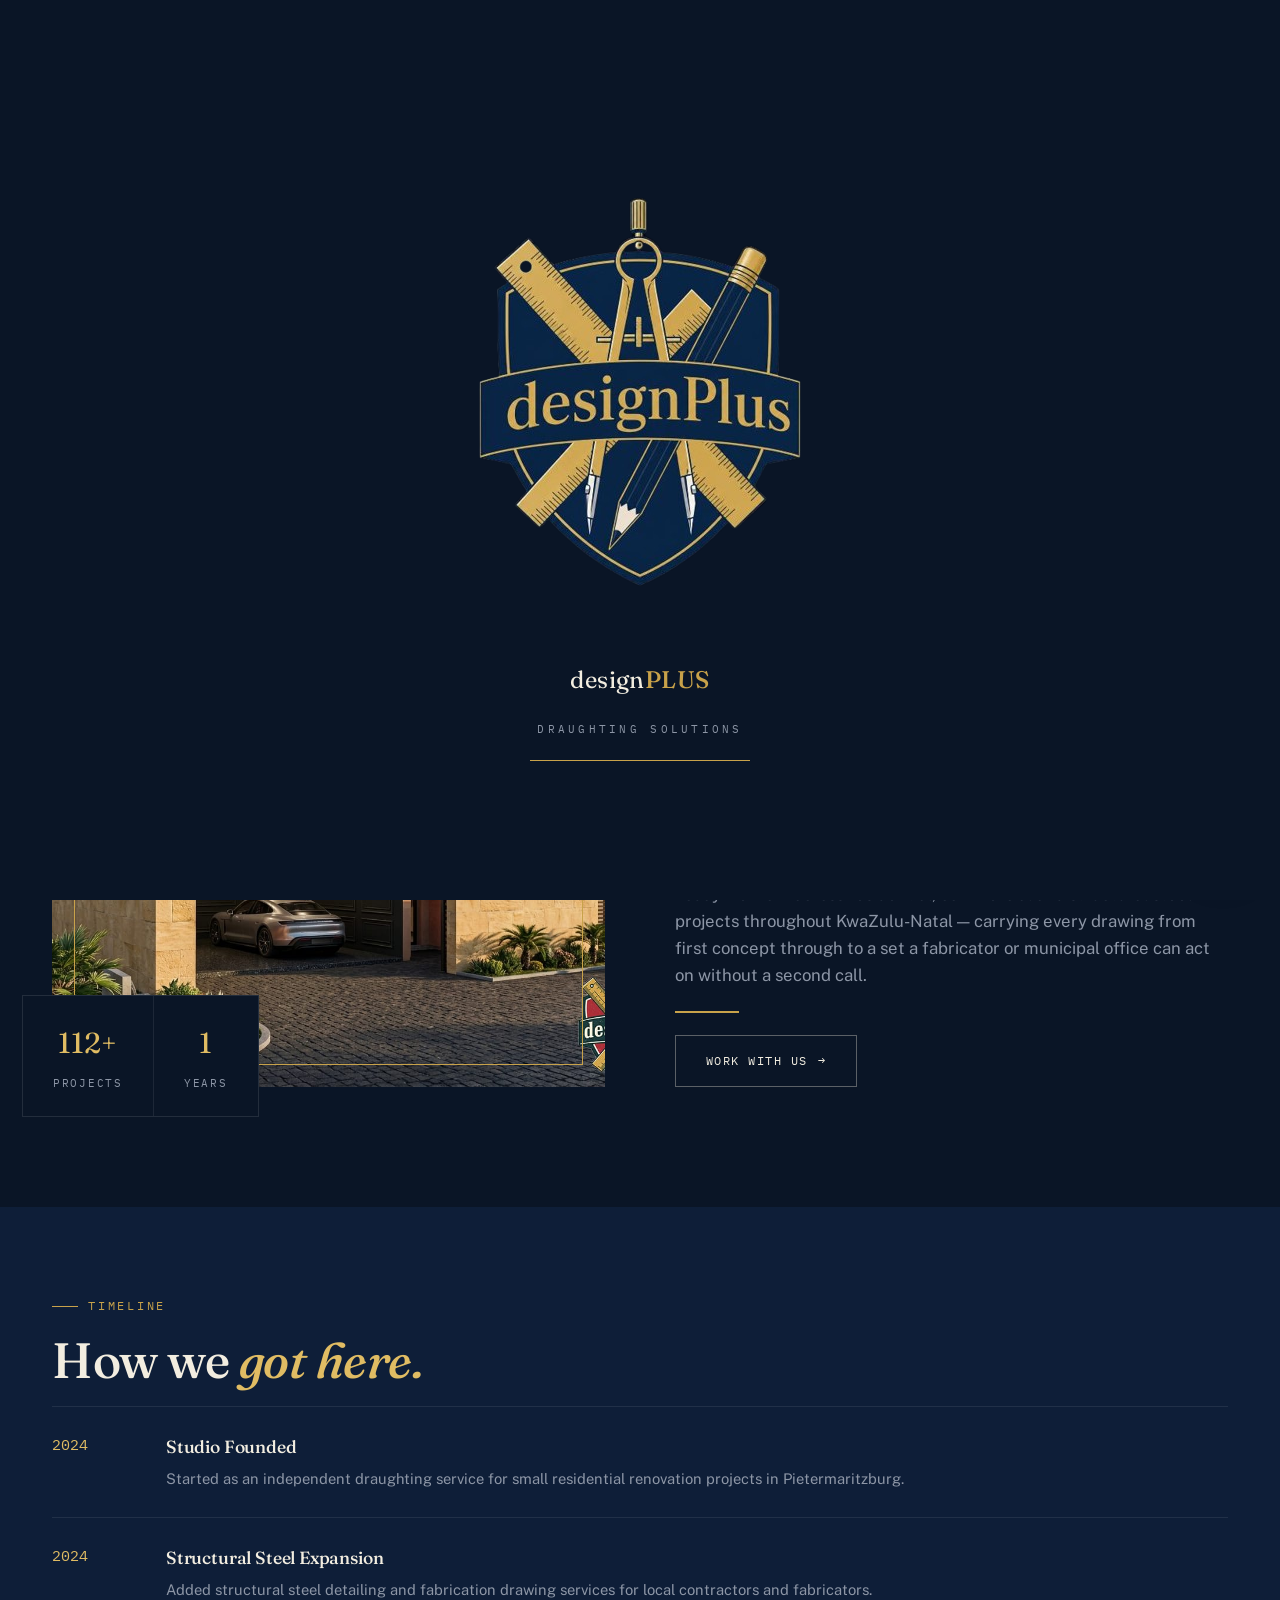
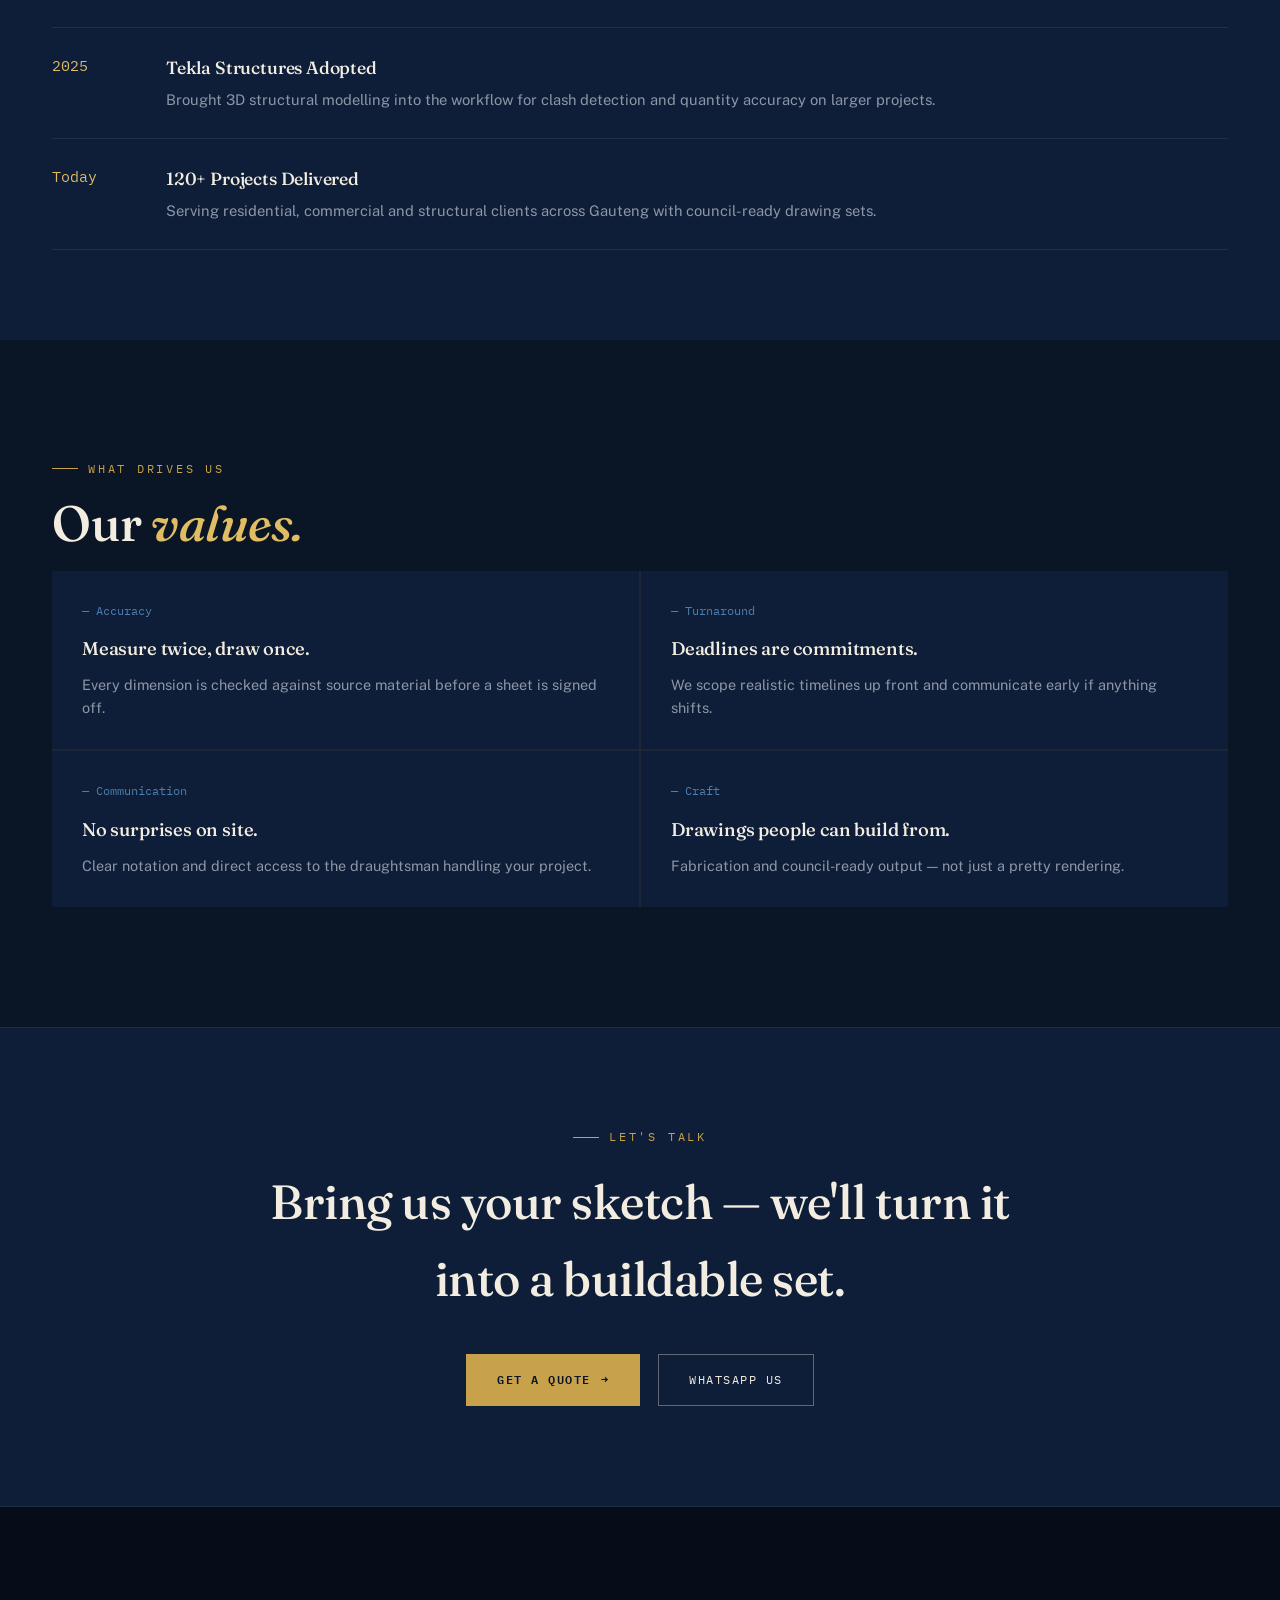
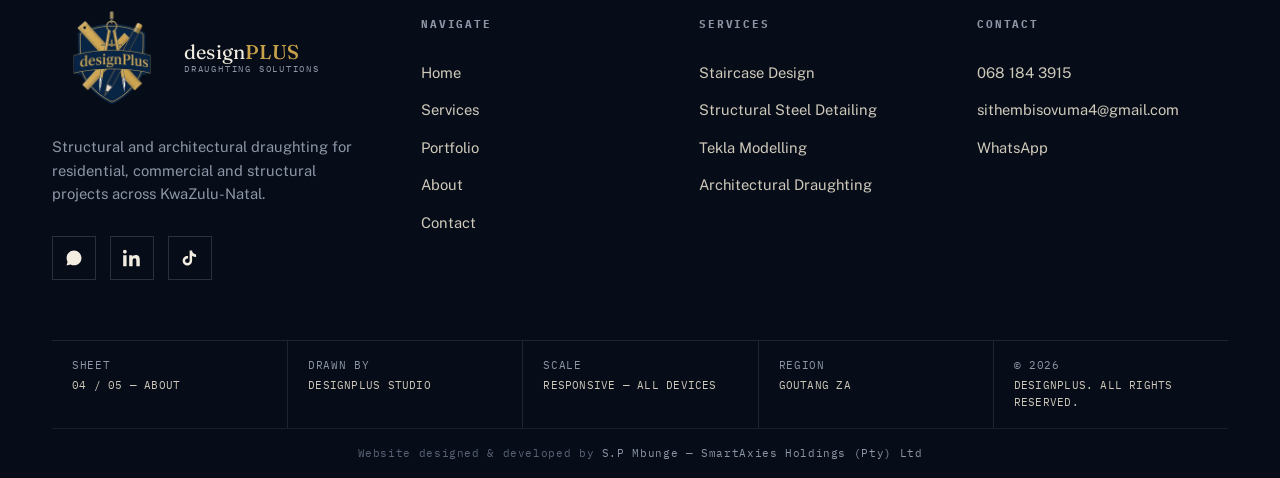
==== commit e783668b: "Add favicon and apple-touch-icon to about.html Added favicon and apple-touch-icon links to the head " ====
--- a/about.html
+++ b/about.html
@@ -7,6 +7,10 @@
 <meta name="description" content="DESIGNPLUS is a structural and architectural draughting practice serving residential, commercial and structural clients across KwaZulu-Natal.">
 <link rel="preconnect" href="https://fonts.googleapis.com">
 <link rel="stylesheet" href="assets/css/style.css">
+   <link rel="icon" type="image/png" href="assets/images/logo.png">
+  <link rel="icon" type="image/png" href="assets/images/logo.png">
+<link rel="shortcut icon" type="image/png" href="assets/images/logo.png">
+<link rel="apple-touch-icon" href="assets/images/logo.png">
 </head>
 <body>
 
